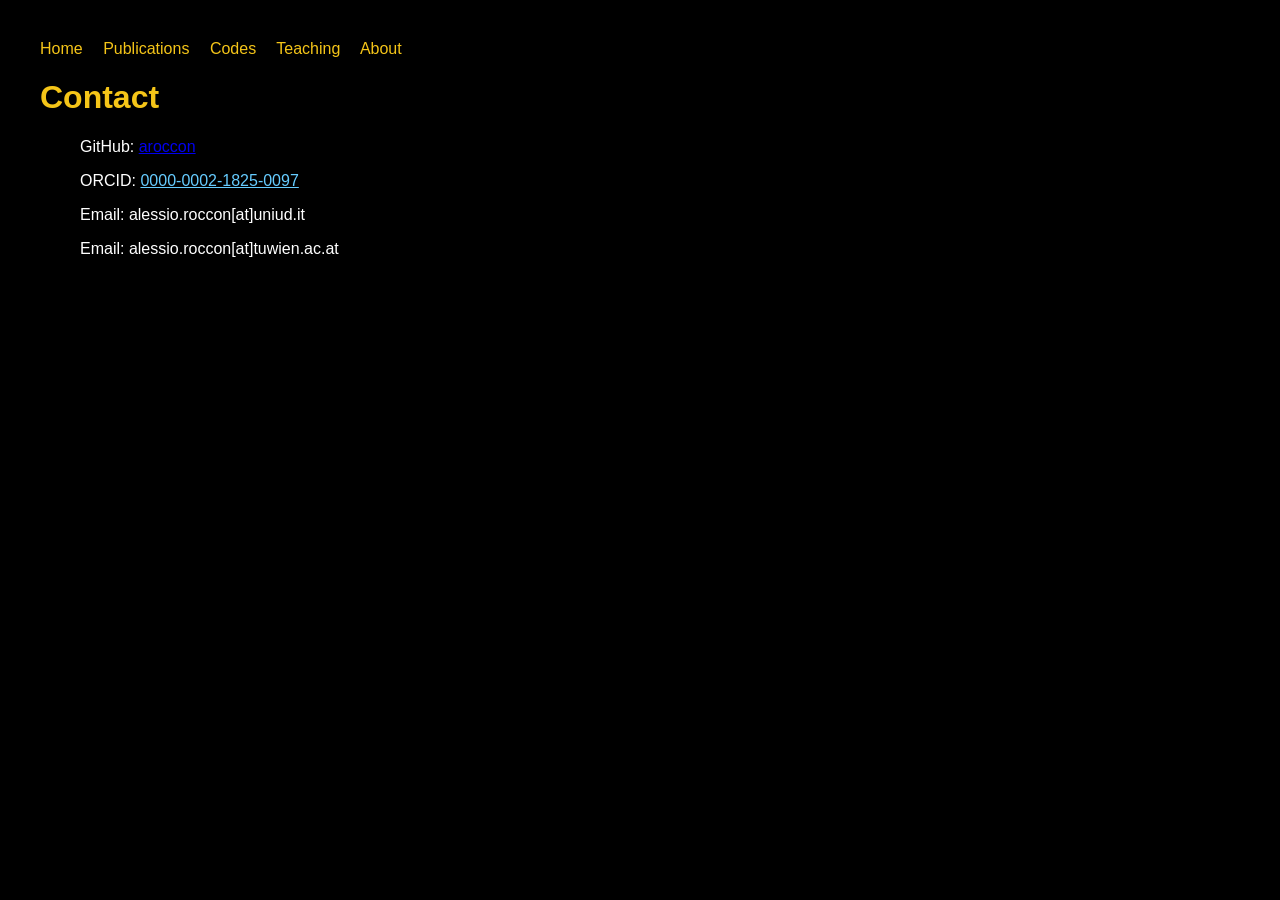
==== about.html @ bab53364 "update" ====
<!DOCTYPE html>
<html lang="en">
<head>
  <meta charset="UTF-8" />
  <meta name="viewport" content="width=device-width, initial-scale=1" />
  <title>About</title>
  <style>
    body {
      background-color: black;
      color: white;
      font-family: sans-serif;
      padding: 2rem;
    }
    nav a {
      color: #f5c518;
      margin-right: 1rem;
      text-decoration: none;
    }
    nav a:hover {
      text-decoration: underline;
    }
  </style>
  <!-- Google tag (gtag.js) -->
  <script async src="https://www.googletagmanager.com/gtag/js?id=G-HCYJ3J5GTJ"></script>
  <script>
    window.dataLayer = window.dataLayer || [];
    function gtag(){dataLayer.push(arguments);}
    gtag('js', new Date());
    gtag('config', 'G-HCYJ3J5GTJ');
  </script>
</head>
<body>

  <nav>
    <a href="index.html">Home</a>
    <a href="publications.html">Publications</a>
    <a href="codes.html">Codes</a>
    <a href="teaching.html">Teaching</a>
    <a href="about.html">About</a>
  </nav>

  <h1 style="color: #f5c518;">Contact</h1>

  <ul>
    <p>GitHub: <a href="https://github.com/aroccon">aroccon</a></p>
    <p>ORCID: <a href="https://orcid.org/0000-0001-7618-7797" target="_blank" rel="noopener" style="color:#66ccff;">0000-0002-1825-0097</a></p>
    <p>Email: alessio.roccon[at]uniud.it</p>
    <p>Email: alessio.roccon[at]tuwien.ac.at</p>
  </ul>

    <ul>
  <iframe src="https://github-profile-summary-cards.vercel.app/api/cards/profile-details?username=aroccon&theme=github_dark" frameborder="0" width="1000" height="200"></iframe>
    </ul>


</body>
</html>
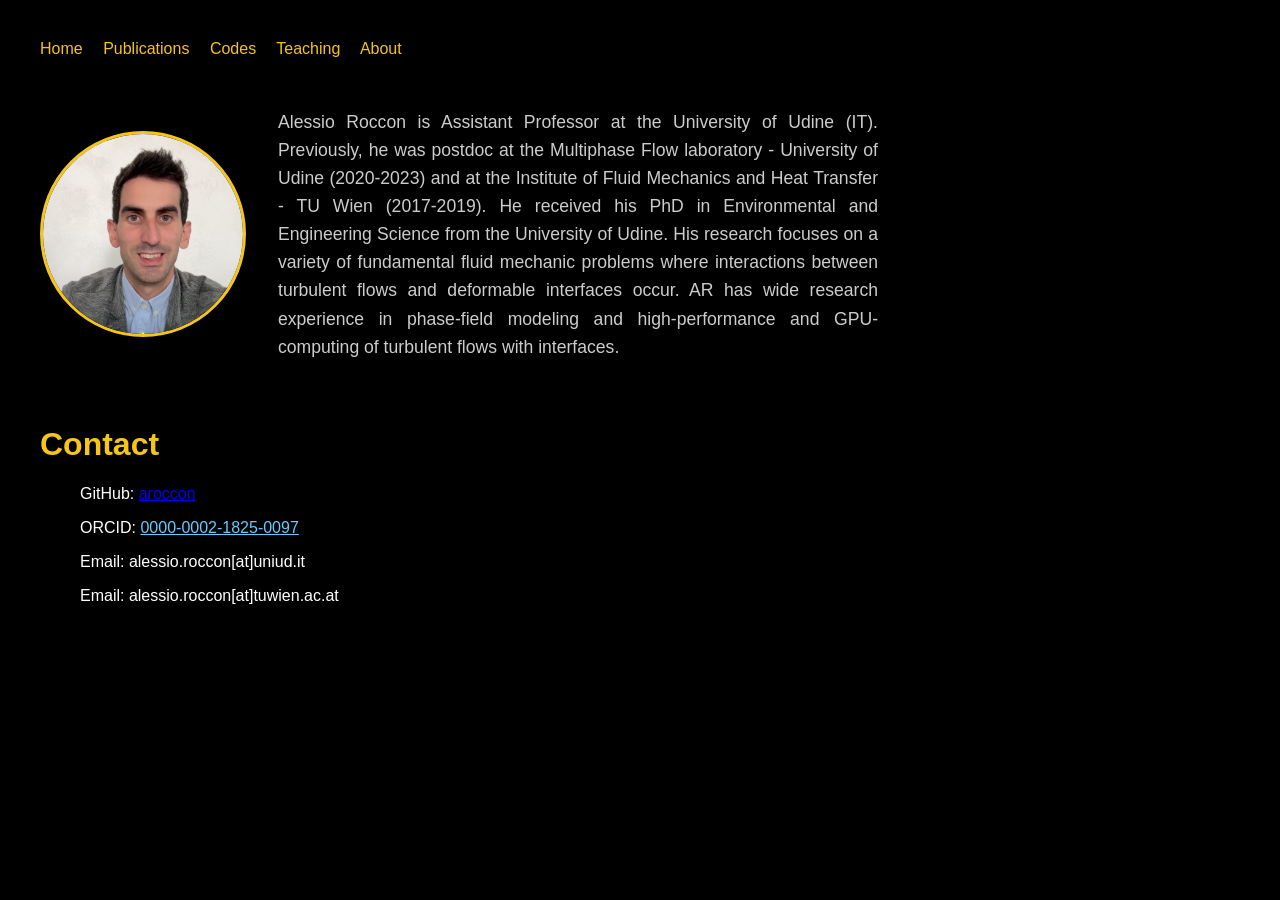
==== commit e924e03d: "up" ====
--- a/about.html
+++ b/about.html
@@ -19,15 +19,31 @@
     nav a:hover {
       text-decoration: underline;
     }
+    .profile-bio {
+      display: flex;
+      align-items: center;   /* centers photo and bio vertically */
+      justify-content: flex-start;
+      margin-top: 2rem;
+      margin-bottom: 3rem;
+      gap: 2rem;
+      flex-wrap: wrap; /* makes it responsive */
+    }
+    .profile-bio img {
+      width: 200px;
+      height: 200px;
+      border-radius: 50%;
+      border: 3px solid #f5c518;
+      object-fit: cover;
+      flex-shrink: 0;
+    }
+    .bio {
+      max-width: 600px;
+      font-size: 1.1rem;
+      line-height: 1.6;
+      color: #ccc;
+      text-align: justify;
+    }
   </style>
-  <!-- Google tag (gtag.js) -->
-  <script async src="https://www.googletagmanager.com/gtag/js?id=G-HCYJ3J5GTJ"></script>
-  <script>
-    window.dataLayer = window.dataLayer || [];
-    function gtag(){dataLayer.push(arguments);}
-    gtag('js', new Date());
-    gtag('config', 'G-HCYJ3J5GTJ');
-  </script>
 </head>
 <body>
 
@@ -39,6 +55,23 @@
     <a href="about.html">About</a>
   </nav>
 
+  <!-- Profile picture and bio at the top -->
+  <div class="profile-bio">
+    <img src="images/bio.png" alt="AR" />
+    <div class="bio">
+      <p>
+      Alessio Roccon is Assistant Professor at the University of Udine (IT). Previously, he was
+      postdoc at the Multiphase Flow laboratory - University of Udine (2020-2023) and at the
+      Institute of Fluid Mechanics and Heat Transfer - TU Wien (2017-2019). He received his PhD
+      in Environmental and Engineering Science from the University of Udine. His research
+      focuses on a variety of fundamental fluid mechanic problems where interactions between
+      turbulent flows and deformable interfaces occur. AR has wide research experience in
+      phase-field modeling and high-performance and GPU-computing of turbulent flows with
+      interfaces.
+      </p>
+    </div>
+  </div>
+
   <h1 style="color: #f5c518;">Contact</h1>
 
   <ul>
@@ -48,10 +81,9 @@
     <p>Email: alessio.roccon[at]tuwien.ac.at</p>
   </ul>
 
-    <ul>
-  <iframe src="https://github-profile-summary-cards.vercel.app/api/cards/profile-details?username=aroccon&theme=github_dark" frameborder="0" width="1000" height="200"></iframe>
-    </ul>
-
+  <ul>
+    <iframe src="https://github-profile-summary-cards.vercel.app/api/cards/profile-details?username=aroccon&theme=github_dark" frameborder="0" width="1000" height="200"></iframe>
+  </ul>
 
 </body>
 </html>
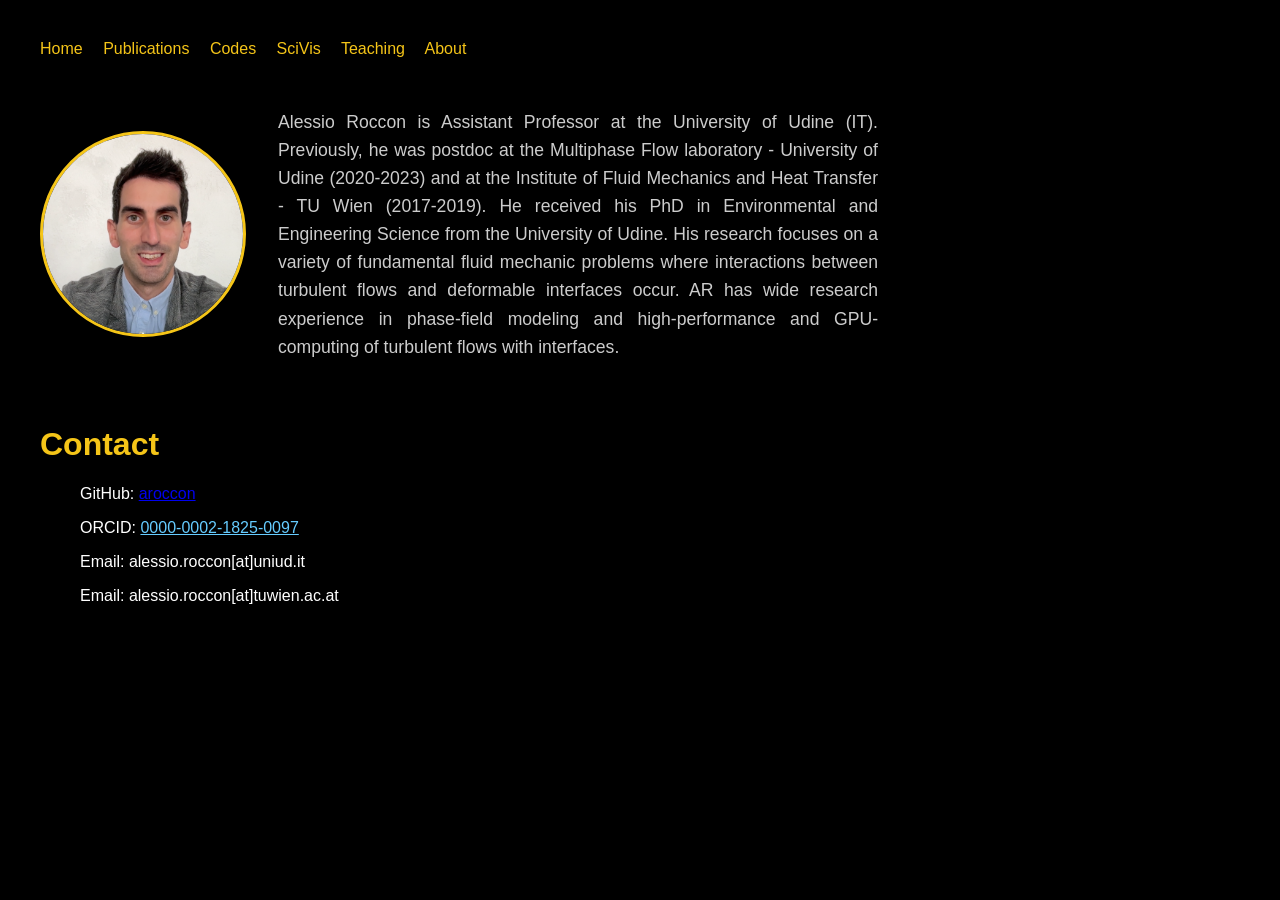
==== commit 48c0a7b0: "scivis" ====
--- a/about.html
+++ b/about.html
@@ -51,6 +51,7 @@
     <a href="index.html">Home</a>
     <a href="publications.html">Publications</a>
     <a href="codes.html">Codes</a>
+    <a href="scivis.html">SciVis</a>
     <a href="teaching.html">Teaching</a>
     <a href="about.html">About</a>
   </nav>
